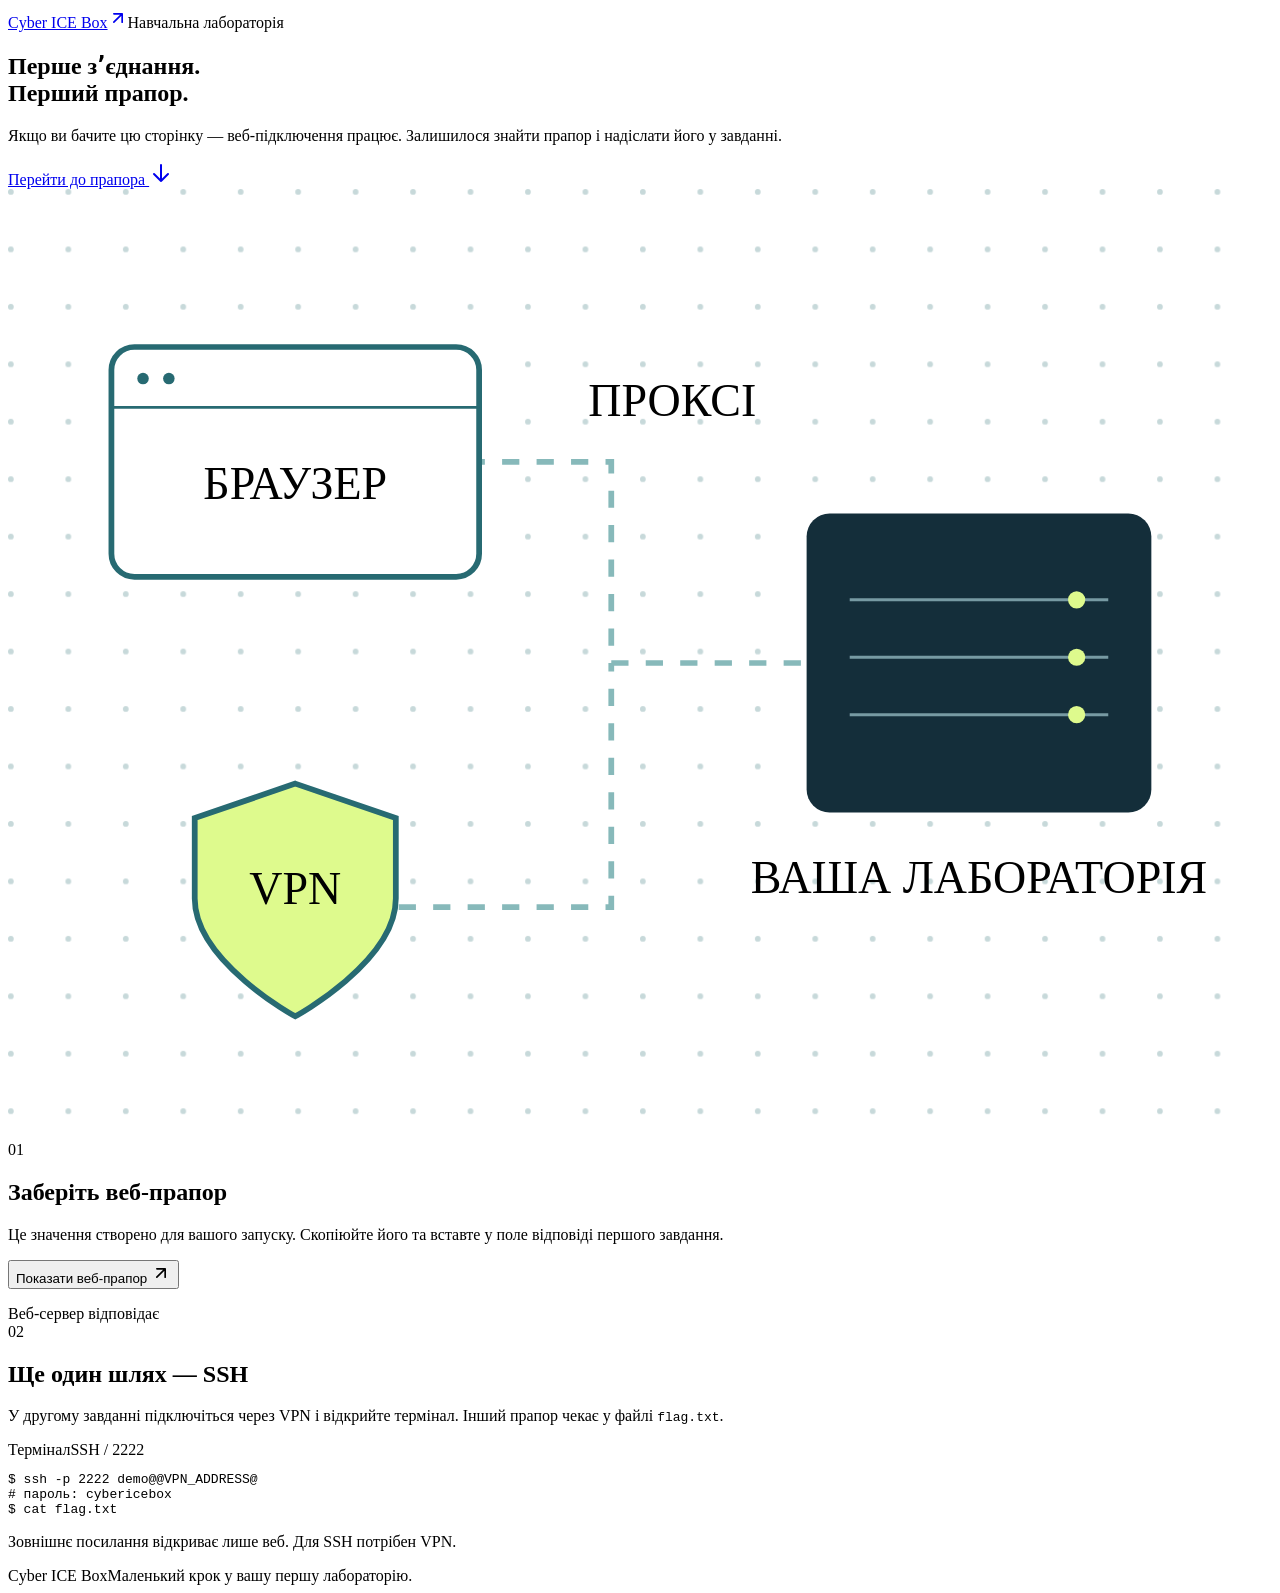
==== dynamic/site/index.html @ 4c630853 "feat: publish portable static and dynamic demo exercises" ====
<!doctype html>
<html lang="uk"><head><meta charset="utf-8"><meta name="viewport" content="width=device-width,initial-scale=1"><meta name="color-scheme" content="light"><title>Перше зʼєднання · Cyber&nbsp;ICE&nbsp;Box</title><link rel="stylesheet" href="/style.css"><script src="/app.js" defer></script></head>
<body><header class="masthead"><a class="brand" href="/">Cyber&nbsp;ICE&nbsp;Box<span class="brand-mark"><svg aria-hidden="true" viewBox="0 0 24 24" width="20" height="20" fill="none" stroke="currentColor" stroke-width="2" stroke-linecap="round" stroke-linejoin="round"><path d="M7 17 17 7M7 7h10v10"/></svg></span></a><span class="edition">Навчальна лабораторія</span></header>
<main><section class="hero"><div><h1>Перше зʼєднання.<br><span>Перший прапор.</span></h1><p class="intro">Якщо ви бачите цю сторінку — веб-підключення працює. Залишилося знайти прапор і надіслати його у завданні.</p><a class="jump" href="#flag">Перейти до прапора <svg aria-hidden="true" viewBox="0 0 24 24" width="24" height="24" fill="none" stroke="currentColor" stroke-width="2" stroke-linecap="round" stroke-linejoin="round"><path d="M12 4v16m-7-7 7 7 7-7"/></svg></a></div>
<svg class="network" viewBox="0 0 440 330" role="img" aria-label="Два шляхи до лабораторії: браузер через проксі та захищене зʼєднання VPN"><defs><pattern id="dots" width="20" height="20" patternUnits="userSpaceOnUse"><circle cx="1" cy="1" r="1" fill="#c7d9da"/></pattern></defs><rect width="440" height="330" fill="url(#dots)"/><path d="M100 95H210V165H320M100 250H210V165" fill="none" stroke="#87b9ba" stroke-width="2" stroke-dasharray="6 6"/><rect x="36" y="55" width="128" height="80" rx="8" fill="#fff" stroke="#276a72" stroke-width="2"/><path d="M36 76H164" stroke="#276a72"/><circle cx="47" cy="66" r="2" fill="#276a72"/><circle cx="56" cy="66" r="2" fill="#276a72"/><text x="100" y="108" text-anchor="middle">БРАУЗЕР</text><path d="M100 207l35 12v28c0 22-35 41-35 41s-35-19-35-41v-28z" fill="#defa8d" stroke="#276a72" stroke-width="2"/><text x="100" y="249" text-anchor="middle">VPN</text><rect x="278" y="113" width="120" height="104" rx="8" fill="#142e3a"/><path d="M293 143H383M293 163H383M293 183H383" stroke="#779aa3"/><circle cx="372" cy="143" r="3" fill="#defa8d"/><circle cx="372" cy="163" r="3" fill="#defa8d"/><circle cx="372" cy="183" r="3" fill="#defa8d"/><text x="338" y="245" text-anchor="middle">ВАША ЛАБОРАТОРІЯ</text><text x="202" y="79" class="small">ПРОКСІ</text></svg></section>
<section class="flag-section" id="flag"><div class="section-number" aria-hidden="true">01</div><div class="flag-main"><h2>Заберіть веб-прапор</h2><p>Це значення створено для вашого запуску. Скопіюйте його та вставте у поле відповіді першого завдання.</p><div class="flag-actions"><button id="reveal" class="button" type="button" aria-controls="flag-value" aria-expanded="false">Показати веб-прапор <svg aria-hidden="true" viewBox="0 0 24 24" width="20" height="20" fill="none" stroke="currentColor" stroke-width="2" stroke-linecap="round" stroke-linejoin="round"><path d="M7 17 17 7M7 7h10v10"/></svg></button><div id="flag-value" hidden><output id="web-flag">@WEB_FLAG@</output><button id="copy" class="copy" type="button" aria-label="Скопіювати прапор">Скопіювати</button></div></div><p class="feedback" id="feedback" role="status" aria-live="polite"></p></div><span class="status"><span aria-hidden="true"></span>Веб-сервер відповідає</span></section>
<section class="ssh-section"><div class="ssh-text"><span class="section-number" aria-hidden="true">02</span><h2>Ще один шлях — SSH</h2><p>У другому завданні підключіться через VPN і відкрийте термінал. Інший прапор чекає у файлі <code>flag.txt</code>.</p></div><div class="terminal"><div class="terminal-head"><span>Термінал</span><span>SSH / 2222</span></div><pre><code><span class="prompt">$</span> ssh -p 2222 demo@@VPN_ADDRESS@
<span class="comment"># пароль: cybericebox</span>
<span class="prompt">$</span> cat flag.txt</code></pre><p>Зовнішнє посилання відкриває лише веб. Для SSH потрібен VPN.</p></div></section>
</main><footer><span class="brand">Cyber&nbsp;ICE&nbsp;Box</span><span>Маленький крок у вашу першу лабораторію.</span></footer></body></html>
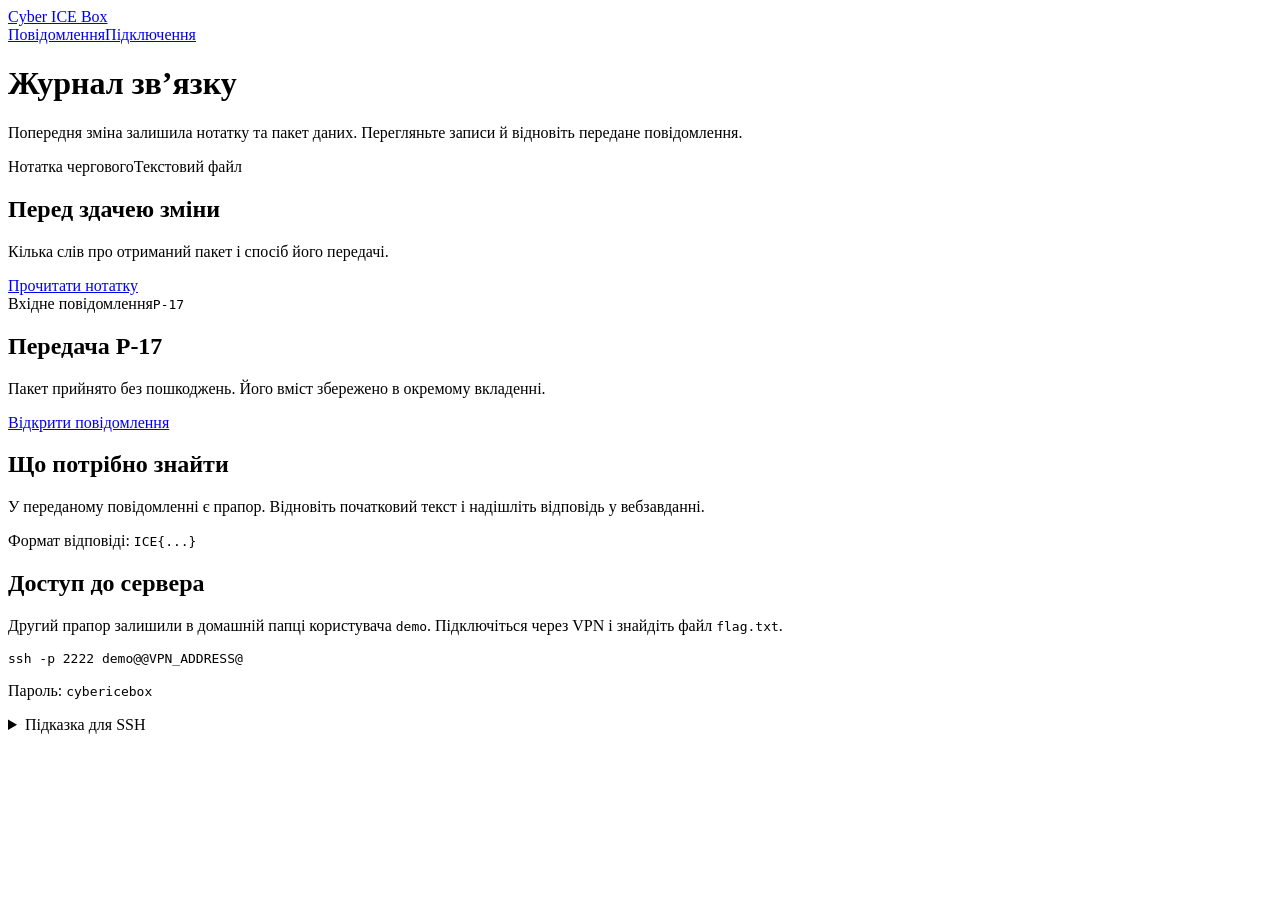
==== commit 3856f16f: "feat: replace demo exercises with archive and packet puzzles" ====
--- a/dynamic/site/index.html
+++ b/dynamic/site/index.html
@@ -1,10 +1,54 @@
 <!doctype html>
-<html lang="uk"><head><meta charset="utf-8"><meta name="viewport" content="width=device-width,initial-scale=1"><meta name="color-scheme" content="light"><title>Перше зʼєднання · Cyber&nbsp;ICE&nbsp;Box</title><link rel="stylesheet" href="/style.css"><script src="/app.js" defer></script></head>
-<body><header class="masthead"><a class="brand" href="/">Cyber&nbsp;ICE&nbsp;Box<span class="brand-mark"><svg aria-hidden="true" viewBox="0 0 24 24" width="20" height="20" fill="none" stroke="currentColor" stroke-width="2" stroke-linecap="round" stroke-linejoin="round"><path d="M7 17 17 7M7 7h10v10"/></svg></span></a><span class="edition">Навчальна лабораторія</span></header>
-<main><section class="hero"><div><h1>Перше зʼєднання.<br><span>Перший прапор.</span></h1><p class="intro">Якщо ви бачите цю сторінку — веб-підключення працює. Залишилося знайти прапор і надіслати його у завданні.</p><a class="jump" href="#flag">Перейти до прапора <svg aria-hidden="true" viewBox="0 0 24 24" width="24" height="24" fill="none" stroke="currentColor" stroke-width="2" stroke-linecap="round" stroke-linejoin="round"><path d="M12 4v16m-7-7 7 7 7-7"/></svg></a></div>
-<svg class="network" viewBox="0 0 440 330" role="img" aria-label="Два шляхи до лабораторії: браузер через проксі та захищене зʼєднання VPN"><defs><pattern id="dots" width="20" height="20" patternUnits="userSpaceOnUse"><circle cx="1" cy="1" r="1" fill="#c7d9da"/></pattern></defs><rect width="440" height="330" fill="url(#dots)"/><path d="M100 95H210V165H320M100 250H210V165" fill="none" stroke="#87b9ba" stroke-width="2" stroke-dasharray="6 6"/><rect x="36" y="55" width="128" height="80" rx="8" fill="#fff" stroke="#276a72" stroke-width="2"/><path d="M36 76H164" stroke="#276a72"/><circle cx="47" cy="66" r="2" fill="#276a72"/><circle cx="56" cy="66" r="2" fill="#276a72"/><text x="100" y="108" text-anchor="middle">БРАУЗЕР</text><path d="M100 207l35 12v28c0 22-35 41-35 41s-35-19-35-41v-28z" fill="#defa8d" stroke="#276a72" stroke-width="2"/><text x="100" y="249" text-anchor="middle">VPN</text><rect x="278" y="113" width="120" height="104" rx="8" fill="#142e3a"/><path d="M293 143H383M293 163H383M293 183H383" stroke="#779aa3"/><circle cx="372" cy="143" r="3" fill="#defa8d"/><circle cx="372" cy="163" r="3" fill="#defa8d"/><circle cx="372" cy="183" r="3" fill="#defa8d"/><text x="338" y="245" text-anchor="middle">ВАША ЛАБОРАТОРІЯ</text><text x="202" y="79" class="small">ПРОКСІ</text></svg></section>
-<section class="flag-section" id="flag"><div class="section-number" aria-hidden="true">01</div><div class="flag-main"><h2>Заберіть веб-прапор</h2><p>Це значення створено для вашого запуску. Скопіюйте його та вставте у поле відповіді першого завдання.</p><div class="flag-actions"><button id="reveal" class="button" type="button" aria-controls="flag-value" aria-expanded="false">Показати веб-прапор <svg aria-hidden="true" viewBox="0 0 24 24" width="20" height="20" fill="none" stroke="currentColor" stroke-width="2" stroke-linecap="round" stroke-linejoin="round"><path d="M7 17 17 7M7 7h10v10"/></svg></button><div id="flag-value" hidden><output id="web-flag">@WEB_FLAG@</output><button id="copy" class="copy" type="button" aria-label="Скопіювати прапор">Скопіювати</button></div></div><p class="feedback" id="feedback" role="status" aria-live="polite"></p></div><span class="status"><span aria-hidden="true"></span>Веб-сервер відповідає</span></section>
-<section class="ssh-section"><div class="ssh-text"><span class="section-number" aria-hidden="true">02</span><h2>Ще один шлях — SSH</h2><p>У другому завданні підключіться через VPN і відкрийте термінал. Інший прапор чекає у файлі <code>flag.txt</code>.</p></div><div class="terminal"><div class="terminal-head"><span>Термінал</span><span>SSH / 2222</span></div><pre><code><span class="prompt">$</span> ssh -p 2222 demo@@VPN_ADDRESS@
-<span class="comment"># пароль: cybericebox</span>
-<span class="prompt">$</span> cat flag.txt</code></pre><p>Зовнішнє посилання відкриває лише веб. Для SSH потрібен VPN.</p></div></section>
-</main><footer><span class="brand">Cyber&nbsp;ICE&nbsp;Box</span><span>Маленький крок у вашу першу лабораторію.</span></footer></body></html>
+<html lang="uk">
+<head>
+  <meta charset="utf-8">
+  <meta name="viewport" content="width=device-width,initial-scale=1">
+  <meta name="color-scheme" content="light">
+  <title>Журнал зв’язку · Cyber&nbsp;ICE&nbsp;Box</title>
+  <link rel="stylesheet" href="/style.css">
+</head>
+<body>
+  <header class="masthead">
+    <a class="brand" href="/">Cyber&nbsp;ICE&nbsp;Box</a>
+    <nav aria-label="Навігація"><a href="/" aria-current="page">Повідомлення</a><a href="/#connection">Підключення</a></nav>
+  </header>
+  <main>
+    <div class="intro">
+      <h1>Журнал <span>зв’язку</span></h1>
+      <p>Попередня зміна залишила нотатку та пакет даних. Перегляньте записи й відновіть передане повідомлення.</p>
+    </div>
+    <div class="archive-layout">
+      <section class="records" aria-label="Записи журналу">
+        <article class="record note-record">
+          <div class="record-meta"><span>Нотатка чергового</span><span>Текстовий файл</span></div>
+          <h2>Перед здачею зміни</h2>
+          <p>Кілька слів про отриманий пакет і спосіб його передачі.</p>
+          <a class="file-link" href="/files/shift-note.txt">Прочитати нотатку</a>
+        </article>
+        <article class="record packet-record">
+          <div class="record-meta"><span>Вхідне повідомлення</span><code>Р-17</code></div>
+          <h2>Передача Р-17</h2>
+          <p>Пакет прийнято без пошкоджень. Його вміст збережено в окремому вкладенні.</p>
+          <a class="button" href="/message.html">Відкрити повідомлення</a>
+        </article>
+      </section>
+      <aside class="brief">
+        <h2>Що потрібно знайти</h2>
+        <p>У переданому повідомленні є прапор. Відновіть початковий текст і надішліть відповідь у вебзавданні.</p>
+        <p class="note">Формат відповіді: <code>ICE{...}</code></p>
+      </aside>
+    </div>
+    <section class="connection" id="connection" aria-labelledby="connection-heading">
+      <div>
+        <h2 id="connection-heading">Доступ до сервера</h2>
+        <p>Другий прапор залишили в домашній папці користувача <code>demo</code>. Підключіться через VPN і знайдіть файл <code>flag.txt</code>.</p>
+      </div>
+      <div class="login">
+        <pre><code>ssh -p 2222 demo@@VPN_ADDRESS@</code></pre>
+        <p>Пароль: <code>cybericebox</code></p>
+        <details><summary>Підказка для SSH</summary><p>Команда <code>ls</code> покаже файли, а <code>cat назва_файлу</code> — їхній вміст.</p></details>
+      </div>
+    </section>
+  </main>
+</body>
+</html>
